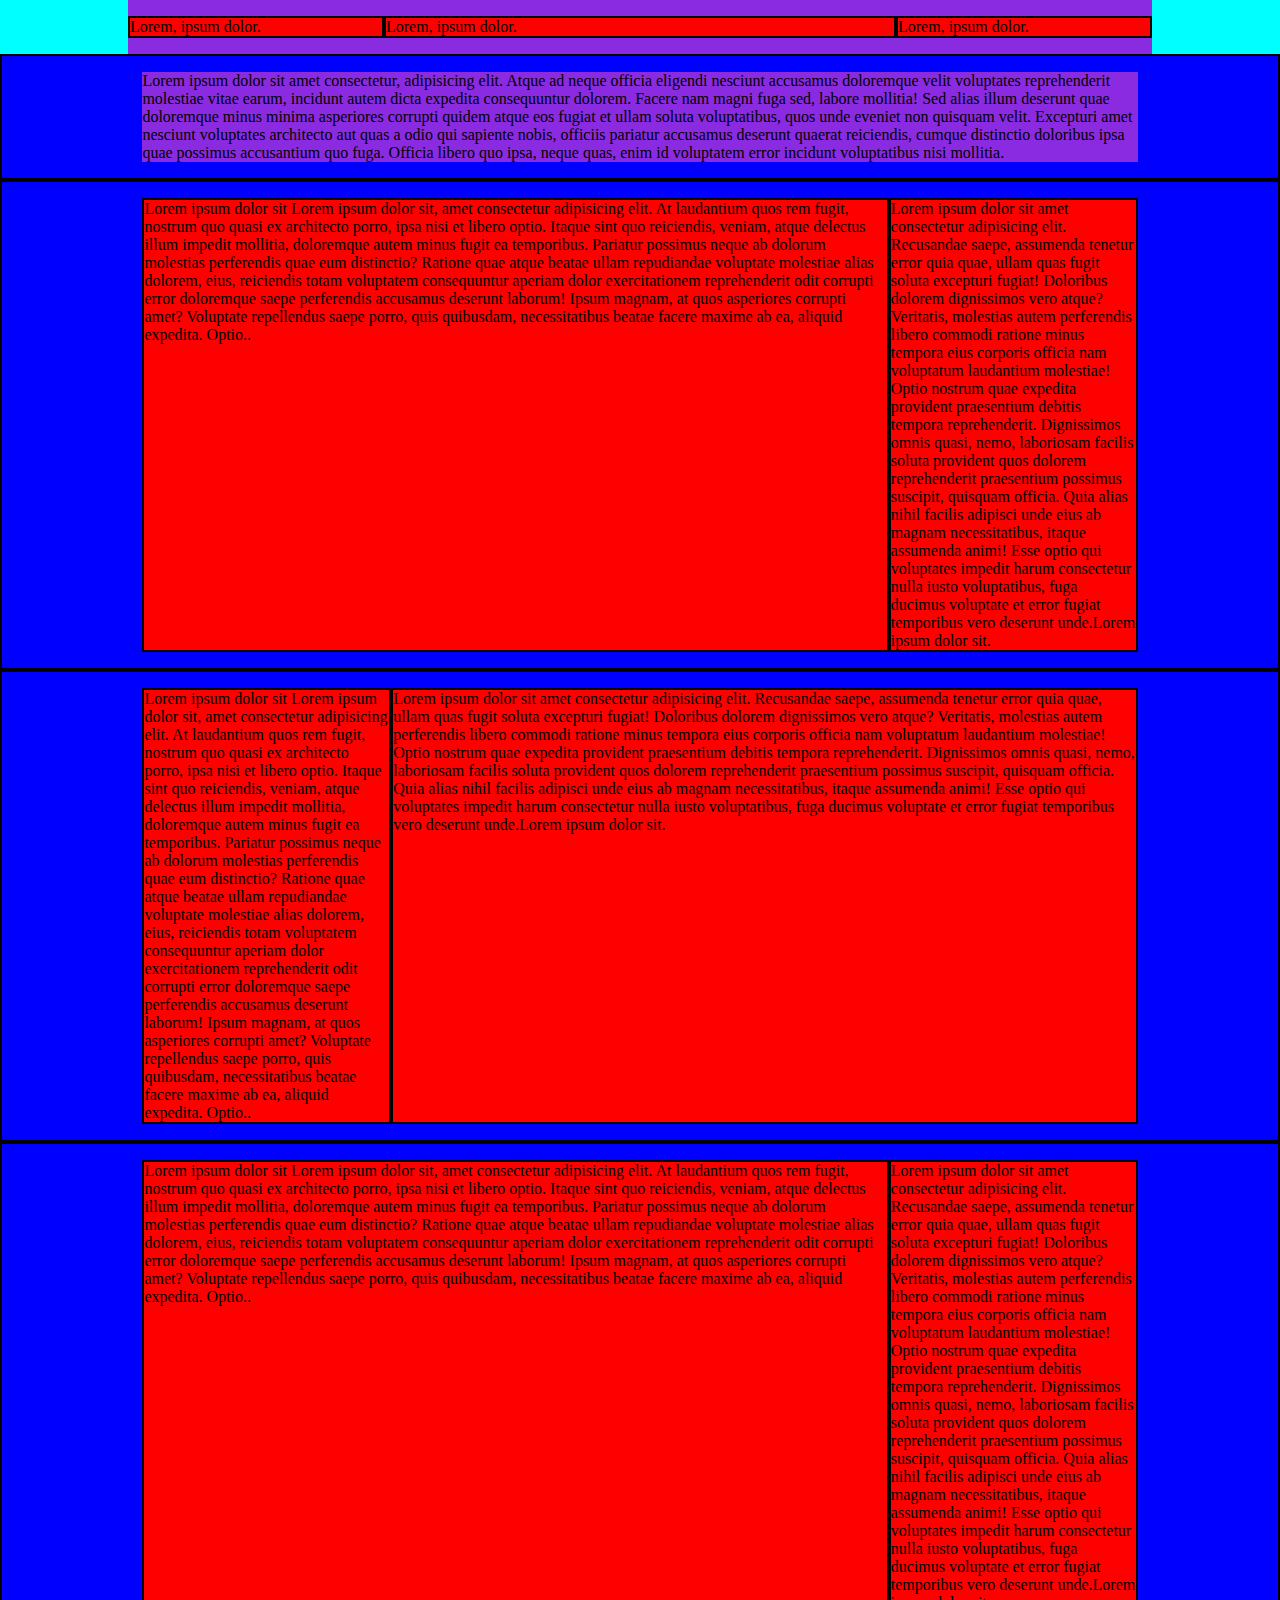
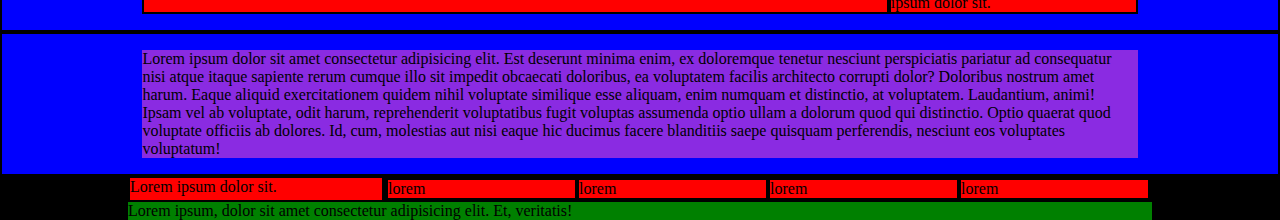
==== bonus/index.html @ ffdca401 "add bonus" ====
<!DOCTYPE html>
<html lang="en">
<head>
    <meta charset="UTF-8">
    <meta http-equiv="X-UA-Compatible" content="IE=edge">
    <meta name="viewport" content="width=device-width, initial-scale=1.0">
    <link rel="stylesheet" href="./assets/style.css">
    <title>Discord-bonus</title>
</head>
<body class="debug">
    <header>
        
        <div class="container">
            
            <div class="row">
                <div class="col-3"> Lorem, ipsum dolor.</div>
                <div class="col-6">Lorem, ipsum dolor.</div>
                <div class="col-3">Lorem, ipsum dolor.</div>
            </div>

            

        </div>
    </header>
    <main>
        <div class="container-fluid">
            <div class="container">
                Lorem ipsum dolor sit amet consectetur, adipisicing elit. Atque ad neque officia eligendi nesciunt accusamus doloremque velit voluptates reprehenderit molestiae vitae earum, incidunt autem dicta expedita consequuntur dolorem. Facere nam magni fuga sed, labore mollitia! Sed alias illum deserunt quae doloremque minus minima asperiores corrupti quidem atque eos fugiat et ullam soluta voluptatibus, quos unde eveniet non quisquam velit. Excepturi amet nesciunt voluptates architecto aut quas a odio qui sapiente nobis, officiis pariatur accusamus deserunt quaerat reiciendis, cumque distinctio doloribus ipsa quae possimus accusantium quo fuga. Officia libero quo ipsa, neque quas, enim id voluptatem error incidunt voluptatibus nisi mollitia.
            </div>
        </div>
        <div class="container-fluid">
            <div class="container book_frog">
                 <div class="row">
                    <div class="col-9">Lorem ipsum dolor sit Lorem ipsum dolor sit, amet consectetur adipisicing elit. At laudantium quos rem fugit, nostrum quo quasi ex architecto porro, ipsa nisi et libero optio. Itaque sint quo reiciendis, veniam, atque delectus illum impedit mollitia, doloremque autem minus fugit ea temporibus. Pariatur possimus neque ab dolorum molestias perferendis quae eum distinctio? Ratione quae atque beatae ullam repudiandae voluptate molestiae alias dolorem, eius, reiciendis totam voluptatem consequuntur aperiam dolor exercitationem reprehenderit odit corrupti error doloremque saepe perferendis accusamus deserunt laborum! Ipsum magnam, at quos asperiores corrupti amet? Voluptate repellendus saepe porro, quis quibusdam, necessitatibus beatae facere maxime ab ea, aliquid expedita. Optio..</div>
                    <div class="col-3">Lorem ipsum dolor sit amet consectetur adipisicing elit. Recusandae saepe, assumenda tenetur error quia quae, ullam quas fugit soluta excepturi fugiat! Doloribus dolorem dignissimos vero atque? Veritatis, molestias autem perferendis libero commodi ratione minus tempora eius corporis officia nam voluptatum laudantium molestiae! Optio nostrum quae expedita provident praesentium debitis tempora reprehenderit. Dignissimos omnis quasi, nemo, laboriosam facilis soluta provident quos dolorem reprehenderit praesentium possimus suscipit, quisquam officia. Quia alias nihil facilis adipisci unde eius ab magnam necessitatibus, itaque assumenda animi! Esse optio qui voluptates impedit harum consectetur nulla iusto voluptatibus, fuga ducimus voluptate et error fugiat temporibus vero deserunt unde.Lorem ipsum dolor sit.</div>
                 </div>
            </div>
        </div>

        <div class="container-fluid">
            <div class="container table_wizard">
                 <div class="row">
                    <div class="col-3">Lorem ipsum dolor sit Lorem ipsum dolor sit, amet consectetur adipisicing elit. At laudantium quos rem fugit, nostrum quo quasi ex architecto porro, ipsa nisi et libero optio. Itaque sint quo reiciendis, veniam, atque delectus illum impedit mollitia, doloremque autem minus fugit ea temporibus. Pariatur possimus neque ab dolorum molestias perferendis quae eum distinctio? Ratione quae atque beatae ullam repudiandae voluptate molestiae alias dolorem, eius, reiciendis totam voluptatem consequuntur aperiam dolor exercitationem reprehenderit odit corrupti error doloremque saepe perferendis accusamus deserunt laborum! Ipsum magnam, at quos asperiores corrupti amet? Voluptate repellendus saepe porro, quis quibusdam, necessitatibus beatae facere maxime ab ea, aliquid expedita. Optio..</div>
                    <div class="col-9">Lorem ipsum dolor sit amet consectetur adipisicing elit. Recusandae saepe, assumenda tenetur error quia quae, ullam quas fugit soluta excepturi fugiat! Doloribus dolorem dignissimos vero atque? Veritatis, molestias autem perferendis libero commodi ratione minus tempora eius corporis officia nam voluptatum laudantium molestiae! Optio nostrum quae expedita provident praesentium debitis tempora reprehenderit. Dignissimos omnis quasi, nemo, laboriosam facilis soluta provident quos dolorem reprehenderit praesentium possimus suscipit, quisquam officia. Quia alias nihil facilis adipisci unde eius ab magnam necessitatibus, itaque assumenda animi! Esse optio qui voluptates impedit harum consectetur nulla iusto voluptatibus, fuga ducimus voluptate et error fugiat temporibus vero deserunt unde.Lorem ipsum dolor sit.</div>
                 </div>
            </div>
        </div>

        <div class="container-fluid">
            <div class="container taqquino">
                 <div class="row">
                    <div class="col-9">Lorem ipsum dolor sit Lorem ipsum dolor sit, amet consectetur adipisicing elit. At laudantium quos rem fugit, nostrum quo quasi ex architecto porro, ipsa nisi et libero optio. Itaque sint quo reiciendis, veniam, atque delectus illum impedit mollitia, doloremque autem minus fugit ea temporibus. Pariatur possimus neque ab dolorum molestias perferendis quae eum distinctio? Ratione quae atque beatae ullam repudiandae voluptate molestiae alias dolorem, eius, reiciendis totam voluptatem consequuntur aperiam dolor exercitationem reprehenderit odit corrupti error doloremque saepe perferendis accusamus deserunt laborum! Ipsum magnam, at quos asperiores corrupti amet? Voluptate repellendus saepe porro, quis quibusdam, necessitatibus beatae facere maxime ab ea, aliquid expedita. Optio..</div>
                    <div class="col-3">Lorem ipsum dolor sit amet consectetur adipisicing elit. Recusandae saepe, assumenda tenetur error quia quae, ullam quas fugit soluta excepturi fugiat! Doloribus dolorem dignissimos vero atque? Veritatis, molestias autem perferendis libero commodi ratione minus tempora eius corporis officia nam voluptatum laudantium molestiae! Optio nostrum quae expedita provident praesentium debitis tempora reprehenderit. Dignissimos omnis quasi, nemo, laboriosam facilis soluta provident quos dolorem reprehenderit praesentium possimus suscipit, quisquam officia. Quia alias nihil facilis adipisci unde eius ab magnam necessitatibus, itaque assumenda animi! Esse optio qui voluptates impedit harum consectetur nulla iusto voluptatibus, fuga ducimus voluptate et error fugiat temporibus vero deserunt unde.Lorem ipsum dolor sit.</div>
                 </div>
            </div>
        </div>



        <div class="container-fluid ">
            <div class="container mobile_devices">
                Lorem ipsum dolor sit amet consectetur adipisicing elit. Est deserunt minima enim, ex doloremque tenetur nesciunt perspiciatis pariatur ad consequatur nisi atque itaque sapiente rerum cumque illo sit impedit obcaecati doloribus, ea voluptatem facilis architecto corrupti dolor? Doloribus nostrum amet harum. Eaque aliquid exercitationem quidem nihil voluptate similique esse aliquam, enim numquam et distinctio, at voluptatem. Laudantium, animi! Ipsam vel ab voluptate, odit harum, reprehenderit voluptatibus fugit voluptas assumenda optio ullam a dolorum quod qui distinctio. Optio quaerat quod voluptate officiis ab dolores. Id, cum, molestias aut nisi eaque hic ducimus facere blanditiis saepe quisquam perferendis, nesciunt eos voluptates voluptatum!
            </div>

        </div>
    </main>
    <footer>
        <div class="container">
            <div class="row">
                <div class="col-3">
                    Lorem ipsum dolor sit.
                </div>
                <div class="col-9">
                    <div class="row">
                        <div class="col-3">lorem</div>
                        <div class="col-3">lorem</div>
                        <div class="col-3">lorem</div>
                        <div class="col-3">lorem</div>
                        
                    </div>
                </div>
            </div>
        </div>

        <div class="container flex">
           
                <p>Lorem ipsum, dolor sit amet consectetur adipisicing elit. Et, veritatis!</p>
            
        </div>
    </footer>
</body>
</html>
---- bonus/assets/style.css ----
*{
    margin: 0;
    padding: 0;
    box-sizing: border-box;
}

/* #region Utilities */

.container{
    width: 80%;
    max-width:1200px;
    margin: auto;
}

.container-fluid{
    width: 100%;
}

.row{
    display: flex;
}

.col-1{
    width: calc((100% / 12) * 1);
}

.col-3{
    width: calc((100% / 12) * 3);
}

.col-4{
    width: calc((100% / 12) * 4);
}

.col-6{
    width: calc((100% / 12) * 6);
}

.col-9{
    width: calc((100% / 12) * 9);
}
/* #endregion utilities */

/* #region debug */

.debug header{
    background-color: aqua;
}

.debug [class^="col-"]{
    background-color: red;
    border: 2px solid;
}

.debug .container-fluid{
    background-color: blue;
    border: 2px solid;
}

.debug .container{
    background-color: blueviolet;

}

.debug p{
    background-color: green;
}

/* #endregion debug */

header > .container{
    padding: 1rem 0;
    
}

main > .container-fluid{
    padding: 1rem;
}

footer{
    background-color: black;
}
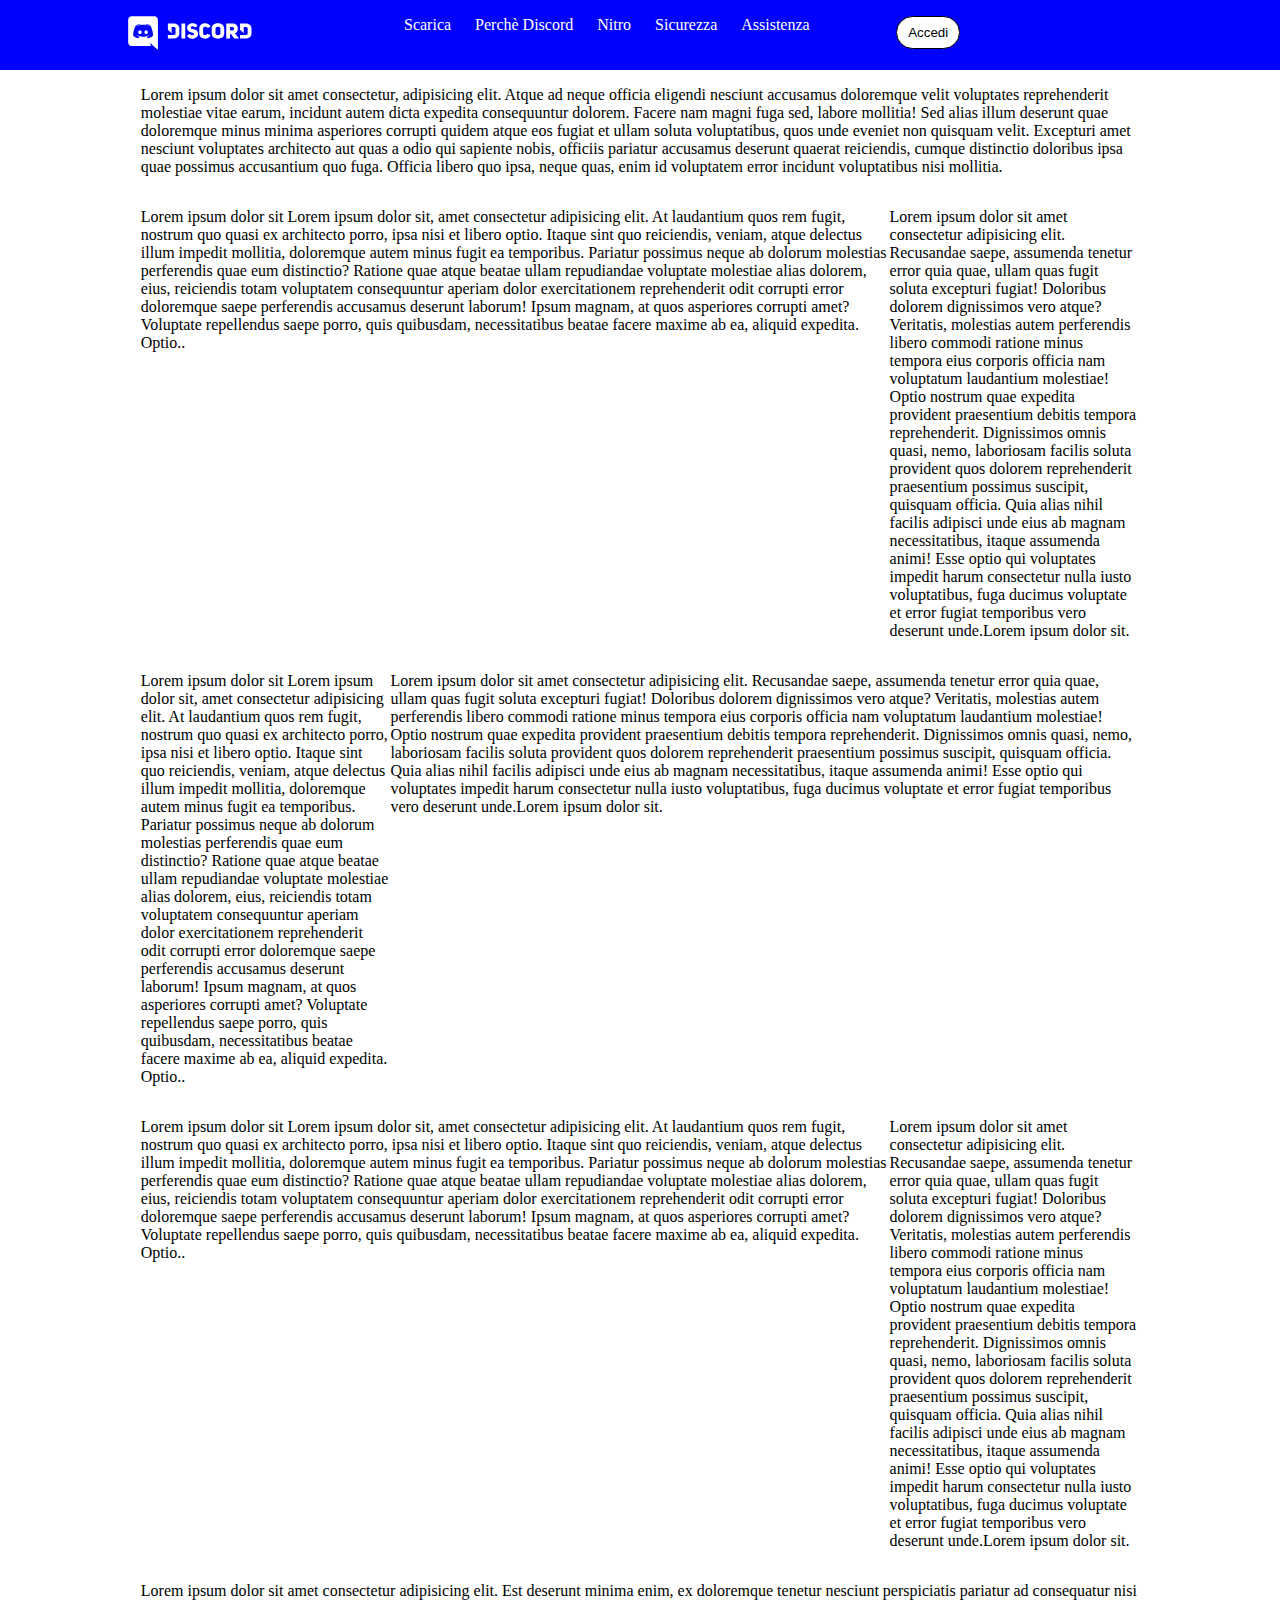
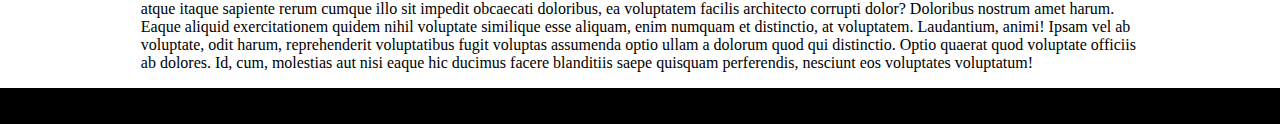
==== commit d18b864a: "add header + img" ====
--- a/bonus/index.html
+++ b/bonus/index.html
@@ -7,15 +7,28 @@
     <link rel="stylesheet" href="./assets/style.css">
     <title>Discord-bonus</title>
 </head>
-<body class="debug">
+<body>
     <header>
         
         <div class="container">
             
             <div class="row">
-                <div class="col-3"> Lorem, ipsum dolor.</div>
-                <div class="col-6">Lorem, ipsum dolor.</div>
-                <div class="col-3">Lorem, ipsum dolor.</div>
+                <div class="col-3"><svg width="124" height="34" viewBox="0 0 124 34" xmlns="http://www.w3.org/2000/svg"><g fill="#fff"><path d="M18.1558 14.297C17.1868 14.297 16.4218 15.13 16.4218 16.167C16.4218 17.204 17.2038 18.037 18.1558 18.037C19.1248 18.037 19.8898 17.204 19.8898 16.167C19.8898 15.13 19.1078 14.297 18.1558 14.297ZM11.9508 14.297C10.9818 14.297 10.2168 15.13 10.2168 16.167C10.2168 17.204 10.9988 18.037 11.9508 18.037C12.9198 18.037 13.6848 17.204 13.6848 16.167C13.7018 15.13 12.9198 14.297 11.9508 14.297Z"></path><path d="M26.4178 0.152954H3.63783C1.71683 0.152954 0.152832 1.71695 0.152832 3.63795V26.418C0.152832 28.339 1.71683 29.903 3.63783 29.903H22.9158L22.0148 26.792L24.1908 28.798L26.2478 30.685L29.9198 33.864V3.63795C29.9028 1.71695 28.3388 0.152954 26.4178 0.152954ZM19.8558 22.168C19.8558 22.168 19.2438 21.437 18.7338 20.808C20.9608 20.179 21.8108 18.802 21.8108 18.802C21.1138 19.261 20.4508 19.584 19.8558 19.805C19.0058 20.162 18.1898 20.383 17.3908 20.536C15.7588 20.842 14.2628 20.757 12.9878 20.519C12.0188 20.332 11.1858 20.077 10.4888 19.788C10.0978 19.635 9.67283 19.448 9.24783 19.21C9.19683 19.176 9.14583 19.159 9.09483 19.125C9.06083 19.108 9.04383 19.091 9.02683 19.091C8.72083 18.921 8.55083 18.802 8.55083 18.802C8.55083 18.802 9.36683 20.145 11.5258 20.791C11.0158 21.437 10.3868 22.185 10.3868 22.185C6.62983 22.066 5.20183 19.618 5.20183 19.618C5.20183 14.195 7.64983 9.79195 7.64983 9.79195C10.0978 7.97295 12.4098 8.02395 12.4098 8.02395L12.5798 8.22795C9.51983 9.09495 8.12583 10.438 8.12583 10.438C8.12583 10.438 8.49983 10.234 9.12883 9.96195C10.9478 9.16295 12.3928 8.95895 12.9878 8.89095C13.0898 8.87395 13.1748 8.85695 13.2768 8.85695C14.3138 8.72095 15.4868 8.68695 16.7108 8.82295C18.3258 9.00995 20.0598 9.48595 21.8278 10.438C21.8278 10.438 20.4848 9.16295 17.5948 8.29595L17.8328 8.02395C17.8328 8.02395 20.1618 7.97295 22.5928 9.79195C22.5928 9.79195 25.0408 14.195 25.0408 19.618C25.0408 19.601 23.6128 22.049 19.8558 22.168ZM45.5258 7.42895H39.8818V13.77L43.6388 17.153V10.999H45.6448C46.9198 10.999 47.5488 11.611 47.5488 12.597V17.306C47.5488 18.292 46.9538 18.955 45.6448 18.955H39.8648V22.542H45.5088C48.5348 22.559 51.3738 21.046 51.3738 17.578V12.512C51.3908 8.97595 48.5518 7.42895 45.5258 7.42895ZM75.1058 17.578V12.376C75.1058 10.506 78.4718 10.081 79.4918 11.951L82.6028 10.693C81.3788 8.00695 79.1518 7.22495 77.2988 7.22495C74.2728 7.22495 71.2808 8.97595 71.2808 12.376V17.578C71.2808 21.012 74.2728 22.729 77.2308 22.729C79.1348 22.729 81.4128 21.794 82.6708 19.346L79.3388 17.816C78.5228 19.907 75.1058 19.397 75.1058 17.578ZM64.8208 13.09C63.6478 12.835 62.8658 12.41 62.8148 11.679C62.8828 9.92795 65.5858 9.85995 67.1668 11.543L69.6658 9.62195C68.1018 7.71795 66.3338 7.20795 64.5148 7.20795C61.7438 7.20795 59.0578 8.77195 59.0578 11.73C59.0578 14.603 61.2678 16.15 63.6988 16.524C64.9398 16.694 66.3168 17.187 66.2828 18.037C66.1808 19.652 62.8488 19.567 61.3358 17.731L58.9218 19.992C60.3328 21.811 62.2538 22.729 64.0558 22.729C66.8268 22.729 69.9038 21.131 70.0228 18.207C70.1928 14.518 67.5068 13.583 64.8208 13.09ZM53.4308 22.525H57.2388V7.42895H53.4308V22.525ZM117.64 7.42895H111.996V13.77L115.753 17.153V10.999H117.759C119.034 10.999 119.663 11.611 119.663 12.597V17.306C119.663 18.292 119.068 18.955 117.759 18.955H111.979V22.542H117.64C120.666 22.559 123.505 21.046 123.505 17.578V12.512C123.505 8.97595 120.666 7.42895 117.64 7.42895ZM89.9468 7.22495C86.8188 7.22495 83.7078 8.92495 83.7078 12.41V17.561C83.7078 21.012 86.8358 22.746 89.9808 22.746C93.1088 22.746 96.2198 21.012 96.2198 17.561V12.41C96.2198 8.94195 93.0748 7.22495 89.9468 7.22495ZM92.3948 17.561C92.3948 18.649 91.1708 19.21 89.9638 19.21C88.7398 19.21 87.5158 18.683 87.5158 17.561V12.41C87.5158 11.305 88.7058 10.71 89.8958 10.71C91.1368 10.71 92.3948 11.237 92.3948 12.41V17.561ZM109.888 12.41C109.803 8.87395 107.389 7.44595 104.278 7.44595H98.2428V22.542H102.102V17.748H102.782L106.284 22.542H111.044L106.93 17.357C108.749 16.779 109.888 15.198 109.888 12.41ZM104.346 14.45H102.102V10.999H104.346C106.743 10.999 106.743 14.45 104.346 14.45Z"></path></g></svg></div>
+                <div class="col-6">
+                    <nav>
+                        <a href="#">Scarica</a>
+                        <a href="#">Perchè Discord</a>
+                        <a href="#">Nitro</a>
+                        <a href="#">Sicurezza</a>
+                        <a href="#">Assistenza</a>
+                        
+                    </nav>
+                </div>
+                <div class="col-3">
+                    <button>
+                        Accedi
+                    </button>
+                </div>
             </div>
 
             
@@ -23,7 +36,7 @@
         </div>
     </header>
     <main>
-        <div class="container-fluid">
+        <div class="container-fluid jumbo">
             <div class="container">
                 Lorem ipsum dolor sit amet consectetur, adipisicing elit. Atque ad neque officia eligendi nesciunt accusamus doloremque velit voluptates reprehenderit molestiae vitae earum, incidunt autem dicta expedita consequuntur dolorem. Facere nam magni fuga sed, labore mollitia! Sed alias illum deserunt quae doloremque minus minima asperiores corrupti quidem atque eos fugiat et ullam soluta voluptatibus, quos unde eveniet non quisquam velit. Excepturi amet nesciunt voluptates architecto aut quas a odio qui sapiente nobis, officiis pariatur accusamus deserunt quaerat reiciendis, cumque distinctio doloribus ipsa quae possimus accusantium quo fuga. Officia libero quo ipsa, neque quas, enim id voluptatem error incidunt voluptatibus nisi mollitia.
             </div>
--- a/bonus/assets/style.css
+++ b/bonus/assets/style.css
@@ -3,6 +3,7 @@
     padding: 0;
     box-sizing: border-box;
 }
+
 
 /* #region Utilities */
 
@@ -68,15 +69,43 @@
 
 /* #endregion debug */
 
+
+/* #region header */
+
+header{
+    
+    background-color: blue;
+}
 header > .container{
     padding: 1rem 0;
     
 }
 
+header .row{
+    justify-content: space-between;
+}
+header a{
+    text-decoration: none;
+    color: white;
+    margin-left: 20px;
+    
+}
+
+header button{
+    background-color: white;
+    padding: 0.5rem  0.7rem;
+    border: 1px solid;
+    border-radius: 30px;
+}
+
+
+/* #endregion header */
 main > .container-fluid{
     padding: 1rem;
 }
 
+
+
 footer{
     background-color: black;
 }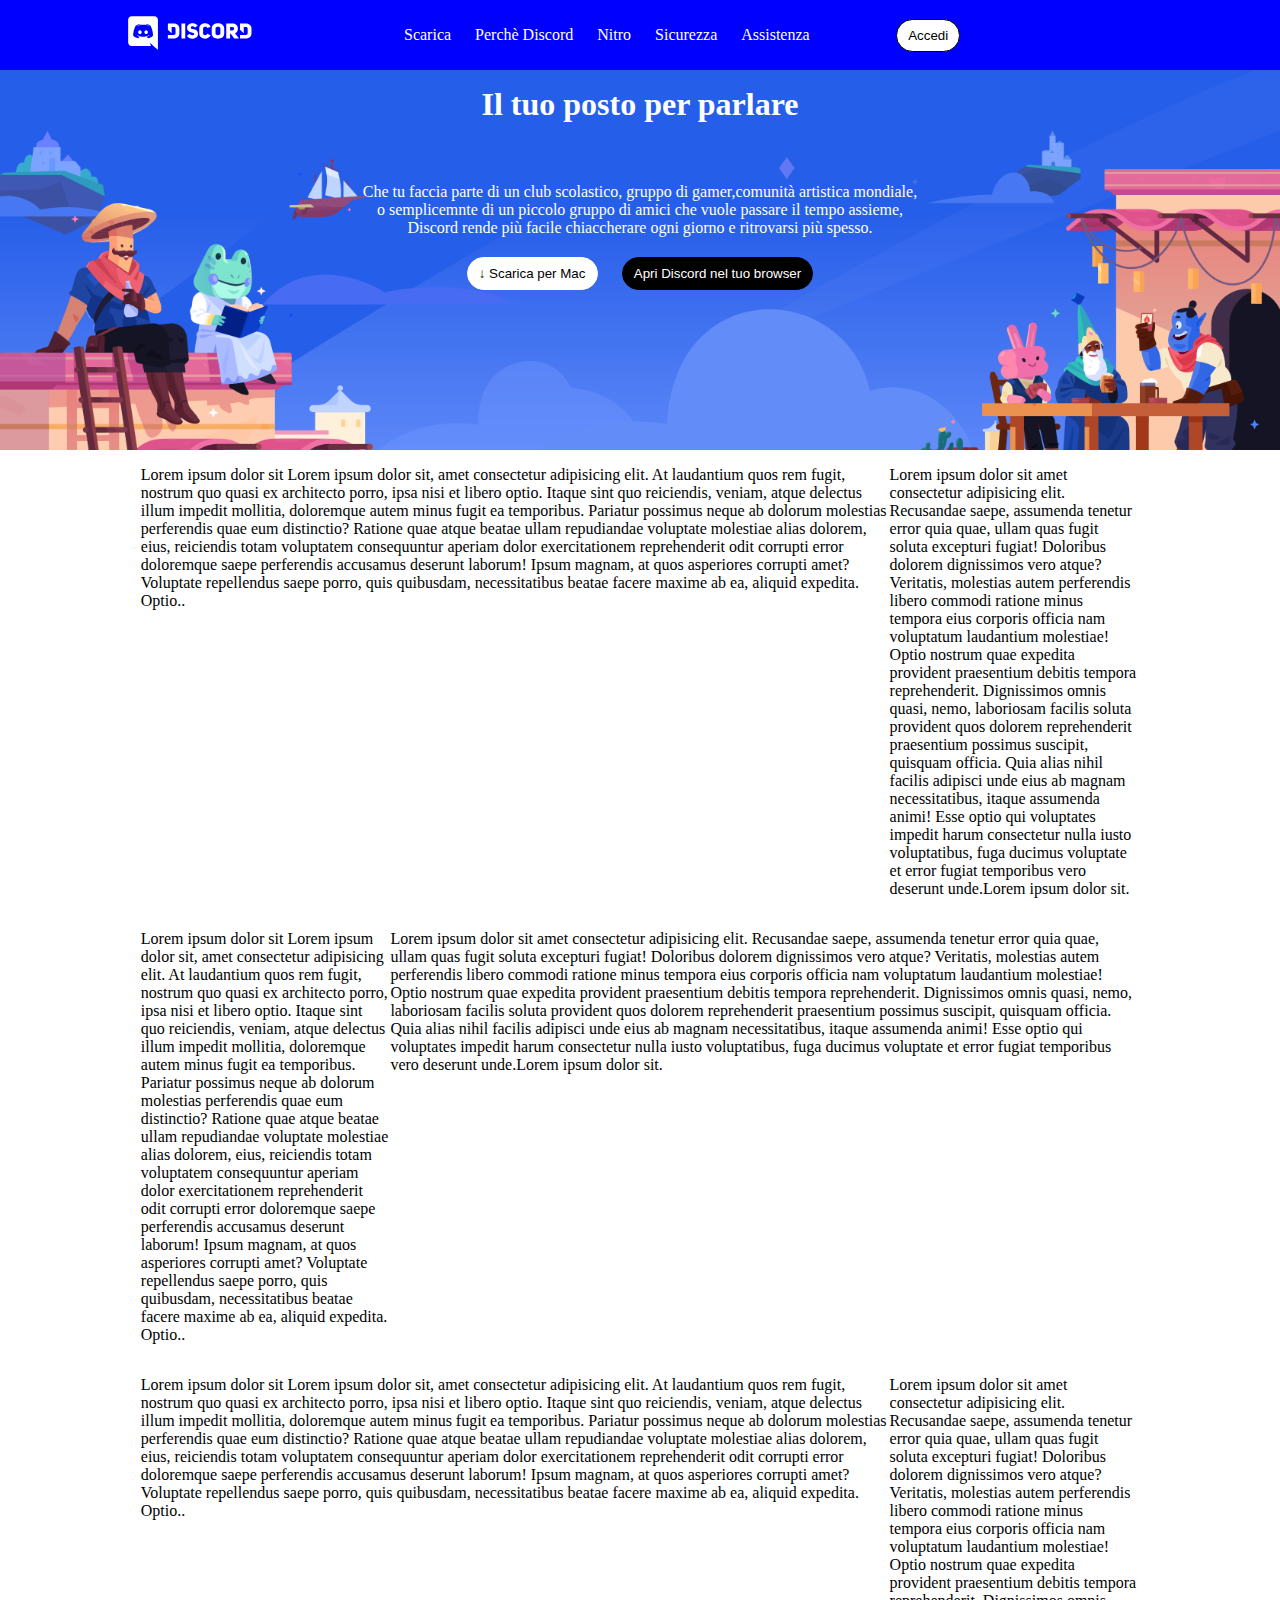
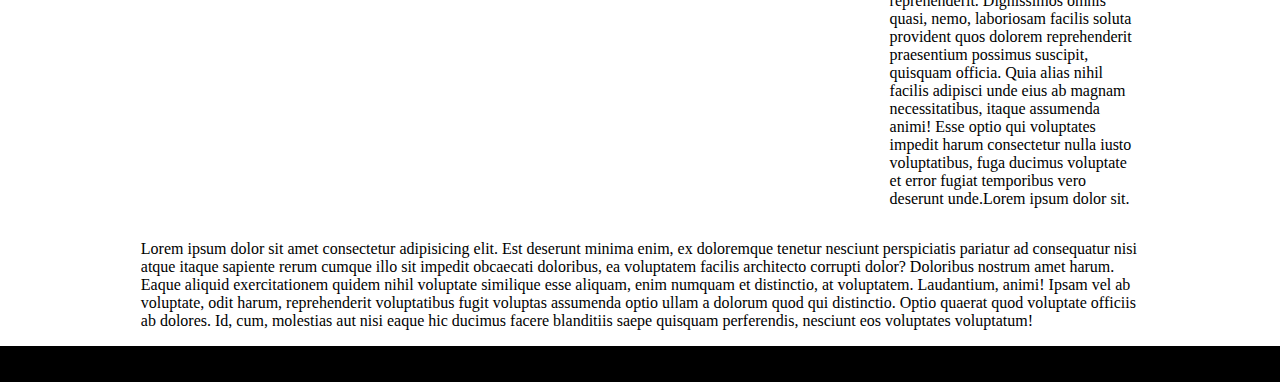
==== commit 14f13566: "add jumbo" ====
--- a/bonus/index.html
+++ b/bonus/index.html
@@ -38,7 +38,10 @@
     <main>
         <div class="container-fluid jumbo">
             <div class="container">
-                Lorem ipsum dolor sit amet consectetur, adipisicing elit. Atque ad neque officia eligendi nesciunt accusamus doloremque velit voluptates reprehenderit molestiae vitae earum, incidunt autem dicta expedita consequuntur dolorem. Facere nam magni fuga sed, labore mollitia! Sed alias illum deserunt quae doloremque minus minima asperiores corrupti quidem atque eos fugiat et ullam soluta voluptatibus, quos unde eveniet non quisquam velit. Excepturi amet nesciunt voluptates architecto aut quas a odio qui sapiente nobis, officiis pariatur accusamus deserunt quaerat reiciendis, cumque distinctio doloribus ipsa quae possimus accusantium quo fuga. Officia libero quo ipsa, neque quas, enim id voluptatem error incidunt voluptatibus nisi mollitia.
+                <h1>Il tuo posto per parlare</h1>
+                <p>Che tu faccia parte di un club scolastico, gruppo di gamer,comunità artistica mondiale,<br> o semplicemnte di un piccolo gruppo di amici che vuole passare il tempo assieme,<br> Discord rende più facile chiaccherare ogni giorno e ritrovarsi più spesso.</p>
+                <button id="mac_button">&#8595; Scarica per Mac</button>
+                <button id="browser_button">Apri Discord nel tuo browser</button>
             </div>
         </div>
         <div class="container-fluid">
--- a/bonus/assets/style.css
+++ b/bonus/assets/style.css
@@ -72,18 +72,19 @@
 
 /* #region header */
 
+
 header{
     
-    background-color: blue;
+   background-color: blue;
 }
 header > .container{
     padding: 1rem 0;
     
 }
+header .col-3, header .col-6{
+    align-self: center;
+}
 
-header .row{
-    justify-content: space-between;
-}
 header a{
     text-decoration: none;
     color: white;
@@ -98,14 +99,50 @@
     border-radius: 30px;
 }
 
+header a:hover{
+    font-weight: bolder;
+}
 
 /* #endregion header */
+
+/* #region main */
 main > .container-fluid{
     padding: 1rem;
 }
 
+.jumbo{
+    text-align: center;
+    color: white;
+    background-image: url(./img/jumbo.png);
+    background-size: cover;
+    height: 380px;
+}
 
+.jumbo  p{
+    margin-top: 40px;
+    padding: 20px;
+}
+   
+#mac_button{
+    background-color: white;
+    padding: 0.5rem  0.7rem;
+    border: 1px solid white;
+    border-radius: 30px;
+    margin-right: 10px;
+}
+
+#browser_button{
+    background-color: black;
+    color: white;
+    padding: 0.5rem  0.7rem;
+    border: 1px solid black;
+    border-radius: 30px;
+    margin-left: 10px;
+}
+
+
+/* #endregion main */
 
 footer{
     background-color: black;
-}+}
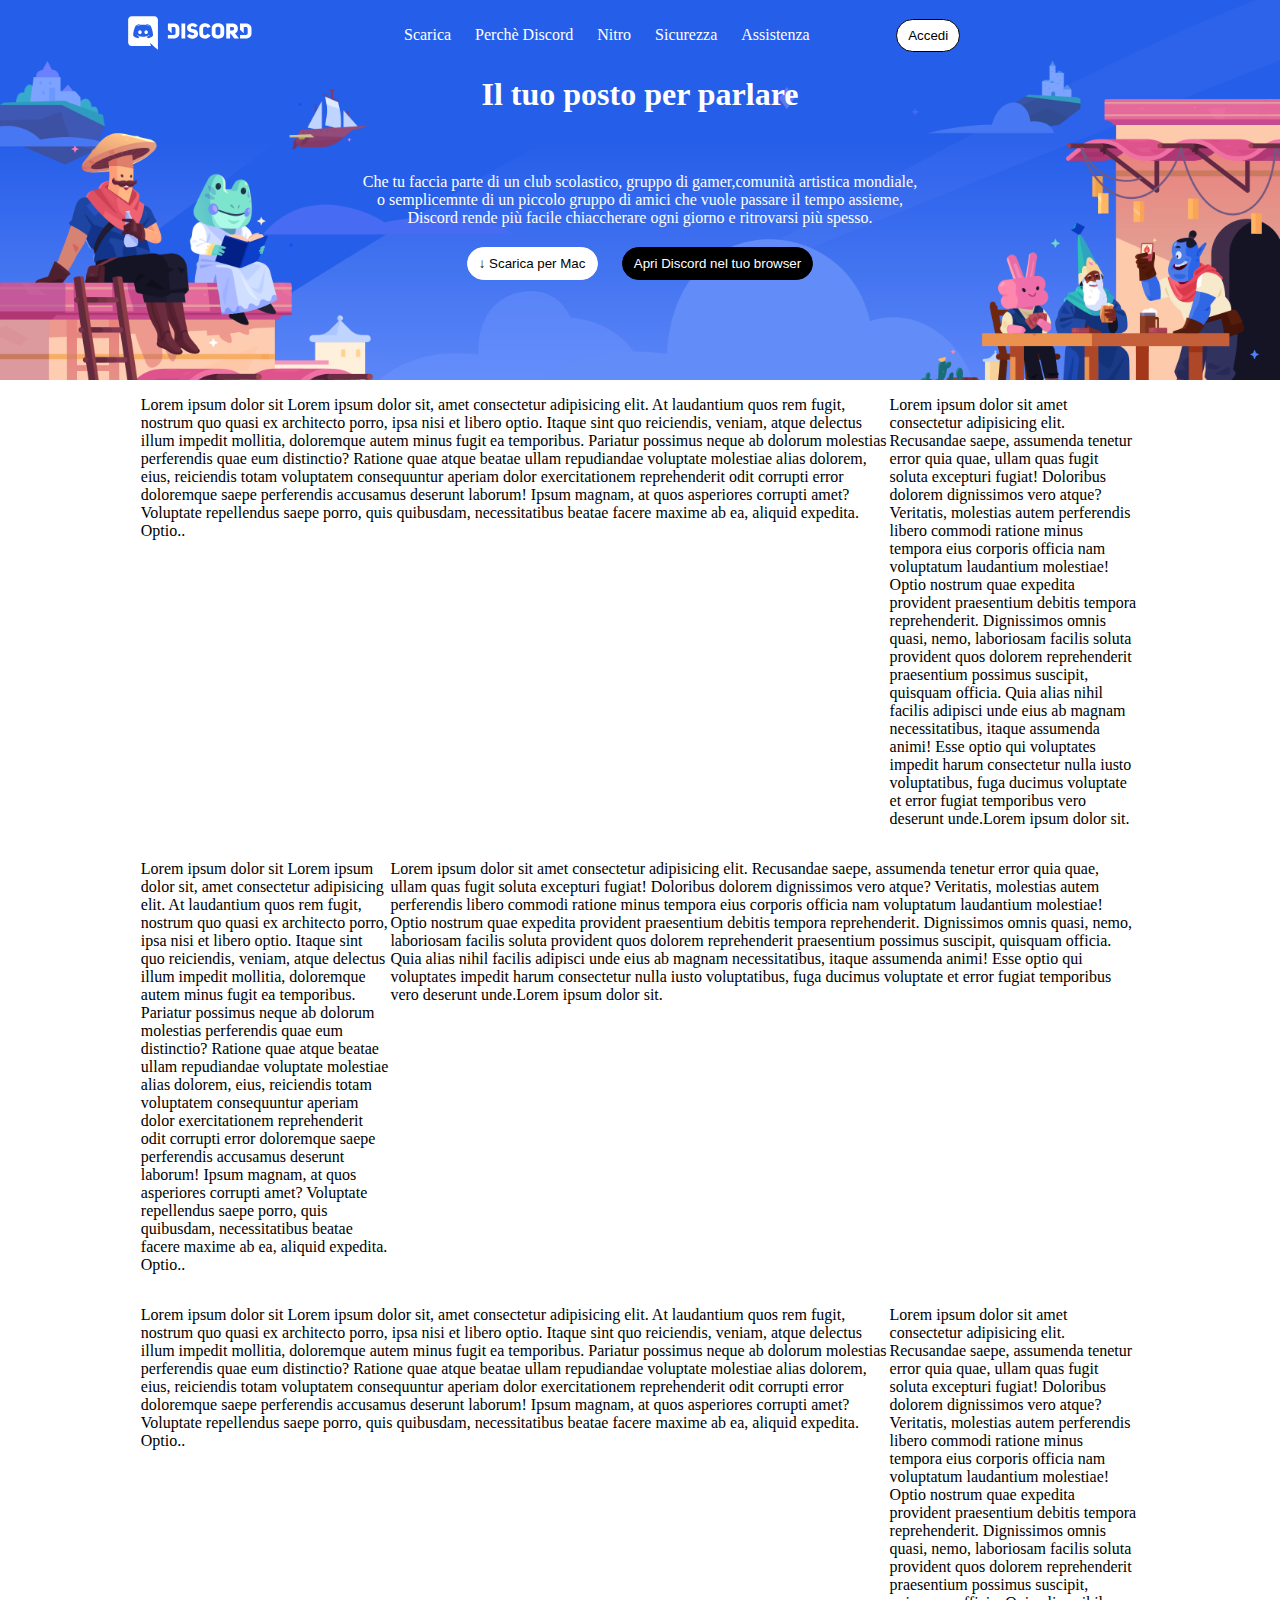
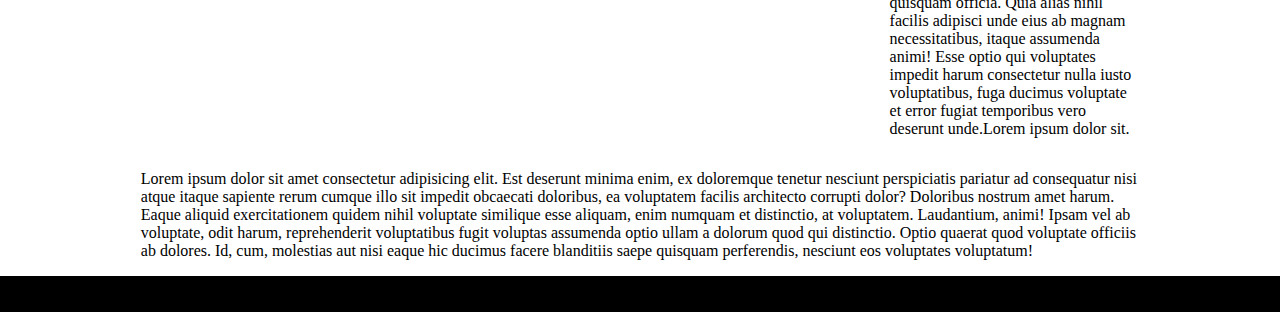
==== commit ccd1dae9: "upgrade header" ====
--- a/bonus/index.html
+++ b/bonus/index.html
@@ -37,7 +37,7 @@
     </header>
     <main>
         <div class="container-fluid jumbo">
-            <div class="container">
+            <div class="container jumbo_text">
                 <h1>Il tuo posto per parlare</h1>
                 <p>Che tu faccia parte di un club scolastico, gruppo di gamer,comunità artistica mondiale,<br> o semplicemnte di un piccolo gruppo di amici che vuole passare il tempo assieme,<br> Discord rende più facile chiaccherare ogni giorno e ritrovarsi più spesso.</p>
                 <button id="mac_button">&#8595; Scarica per Mac</button>
--- a/bonus/assets/style.css
+++ b/bonus/assets/style.css
@@ -74,8 +74,9 @@
 
 
 header{
-    
-   background-color: blue;
+    position: absolute;
+    top: 0;
+   width: 100%;
 }
 header > .container{
     padding: 1rem 0;
@@ -122,7 +123,10 @@
     margin-top: 40px;
     padding: 20px;
 }
-   
+
+.jumbo_text{
+    margin-top: 60px;
+}
 #mac_button{
     background-color: white;
     padding: 0.5rem  0.7rem;
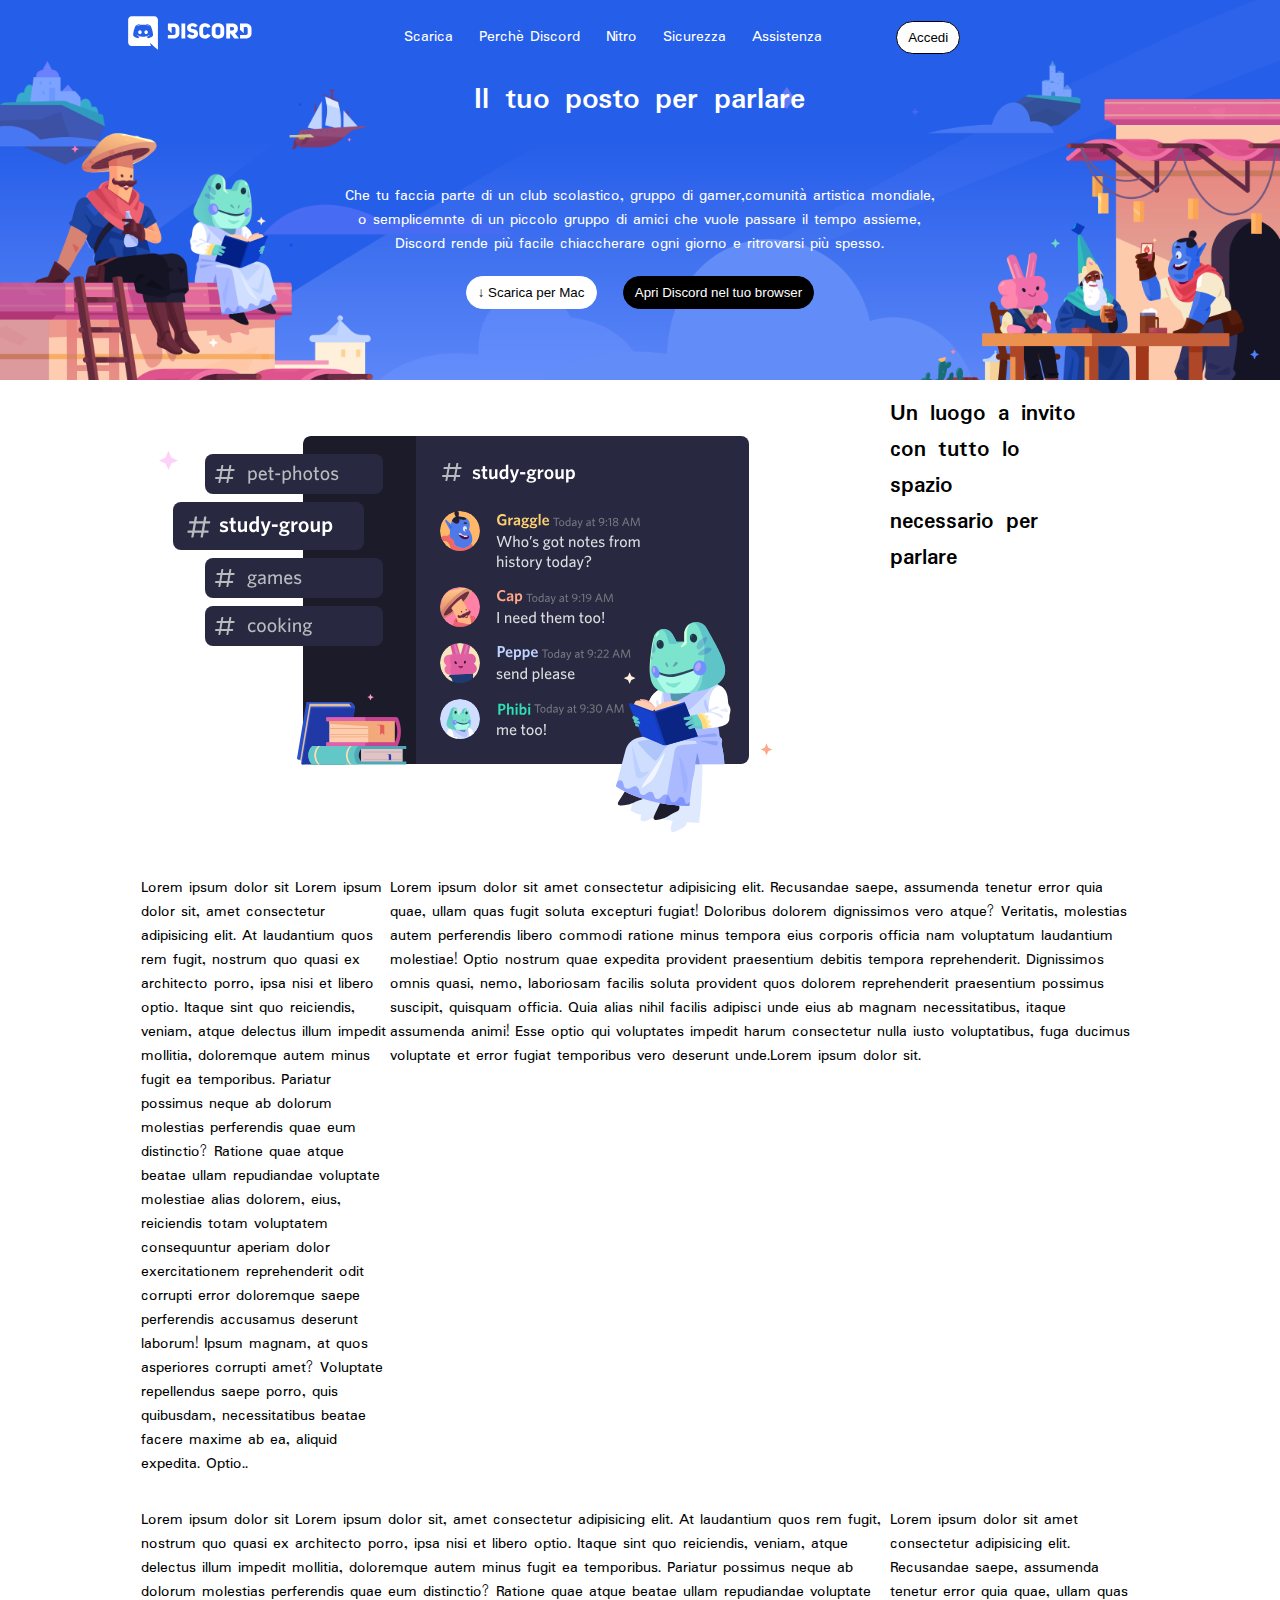
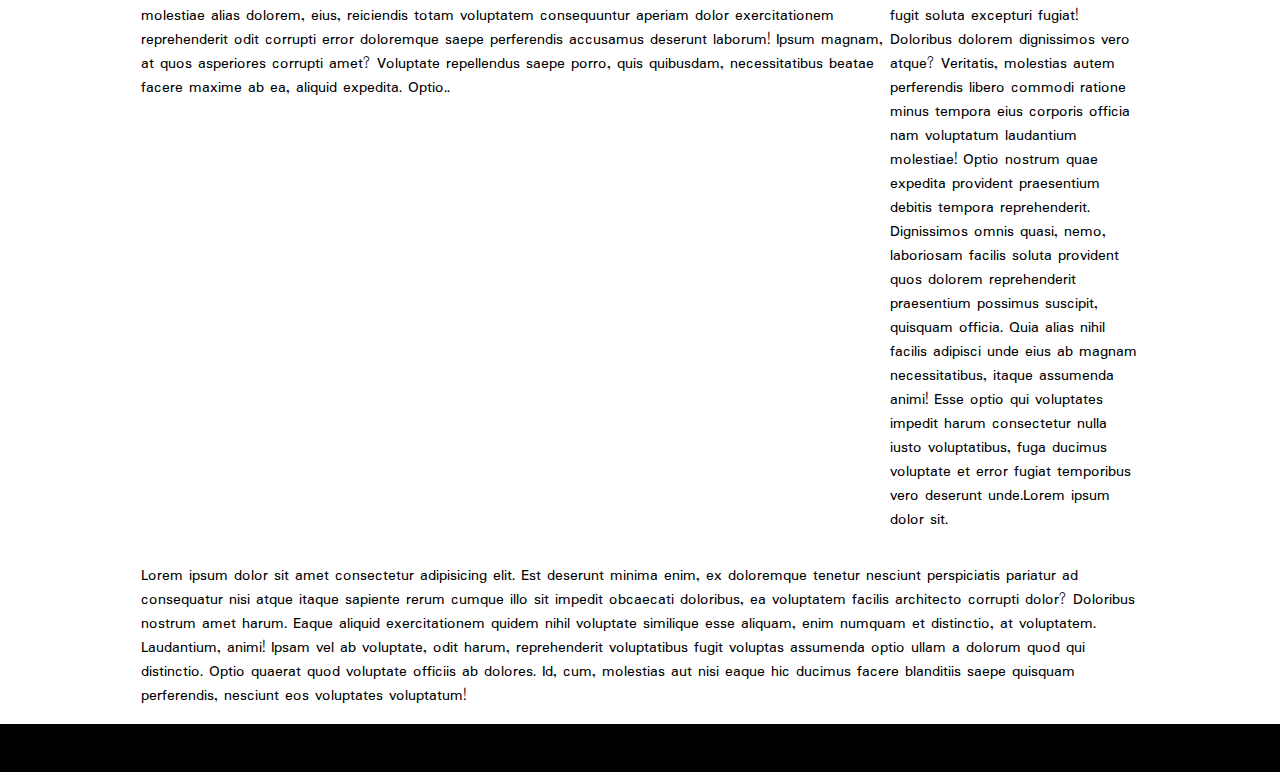
==== commit 42b51b3c: "add font" ====
--- a/bonus/index.html
+++ b/bonus/index.html
@@ -4,6 +4,9 @@
     <meta charset="UTF-8">
     <meta http-equiv="X-UA-Compatible" content="IE=edge">
     <meta name="viewport" content="width=device-width, initial-scale=1.0">
+    <link rel="preconnect" href="https://fonts.googleapis.com"> 
+    <link rel="preconnect" href="https://fonts.gstatic.com" crossorigin> 
+    <link href="https://fonts.googleapis.com/css2?family=Padauk:wght@700&display=swap" rel="stylesheet">
     <link rel="stylesheet" href="./assets/style.css">
     <title>Discord-bonus</title>
 </head>
@@ -47,8 +50,12 @@
         <div class="container-fluid">
             <div class="container book_frog">
                  <div class="row">
-                    <div class="col-9">Lorem ipsum dolor sit Lorem ipsum dolor sit, amet consectetur adipisicing elit. At laudantium quos rem fugit, nostrum quo quasi ex architecto porro, ipsa nisi et libero optio. Itaque sint quo reiciendis, veniam, atque delectus illum impedit mollitia, doloremque autem minus fugit ea temporibus. Pariatur possimus neque ab dolorum molestias perferendis quae eum distinctio? Ratione quae atque beatae ullam repudiandae voluptate molestiae alias dolorem, eius, reiciendis totam voluptatem consequuntur aperiam dolor exercitationem reprehenderit odit corrupti error doloremque saepe perferendis accusamus deserunt laborum! Ipsum magnam, at quos asperiores corrupti amet? Voluptate repellendus saepe porro, quis quibusdam, necessitatibus beatae facere maxime ab ea, aliquid expedita. Optio..</div>
-                    <div class="col-3">Lorem ipsum dolor sit amet consectetur adipisicing elit. Recusandae saepe, assumenda tenetur error quia quae, ullam quas fugit soluta excepturi fugiat! Doloribus dolorem dignissimos vero atque? Veritatis, molestias autem perferendis libero commodi ratione minus tempora eius corporis officia nam voluptatum laudantium molestiae! Optio nostrum quae expedita provident praesentium debitis tempora reprehenderit. Dignissimos omnis quasi, nemo, laboriosam facilis soluta provident quos dolorem reprehenderit praesentium possimus suscipit, quisquam officia. Quia alias nihil facilis adipisci unde eius ab magnam necessitatibus, itaque assumenda animi! Esse optio qui voluptates impedit harum consectetur nulla iusto voluptatibus, fuga ducimus voluptate et error fugiat temporibus vero deserunt unde.Lorem ipsum dolor sit.</div>
+                    <div class="col-9"><img src="./assets/img/item1.svg" alt=""></div>
+                    <div class="col-3"><h2>Un luogo a invito <br>
+                        con tutto lo <br>
+                        spazio <br>
+                        necessario per <br>
+                        parlare</h2></div>
                  </div>
             </div>
         </div>
--- a/bonus/assets/style.css
+++ b/bonus/assets/style.css
@@ -3,7 +3,9 @@
     padding: 0;
     box-sizing: border-box;
 }
-
+ body{
+    font-family: 'Padauk', sans-serif;
+ }
 
 /* #region Utilities */
 
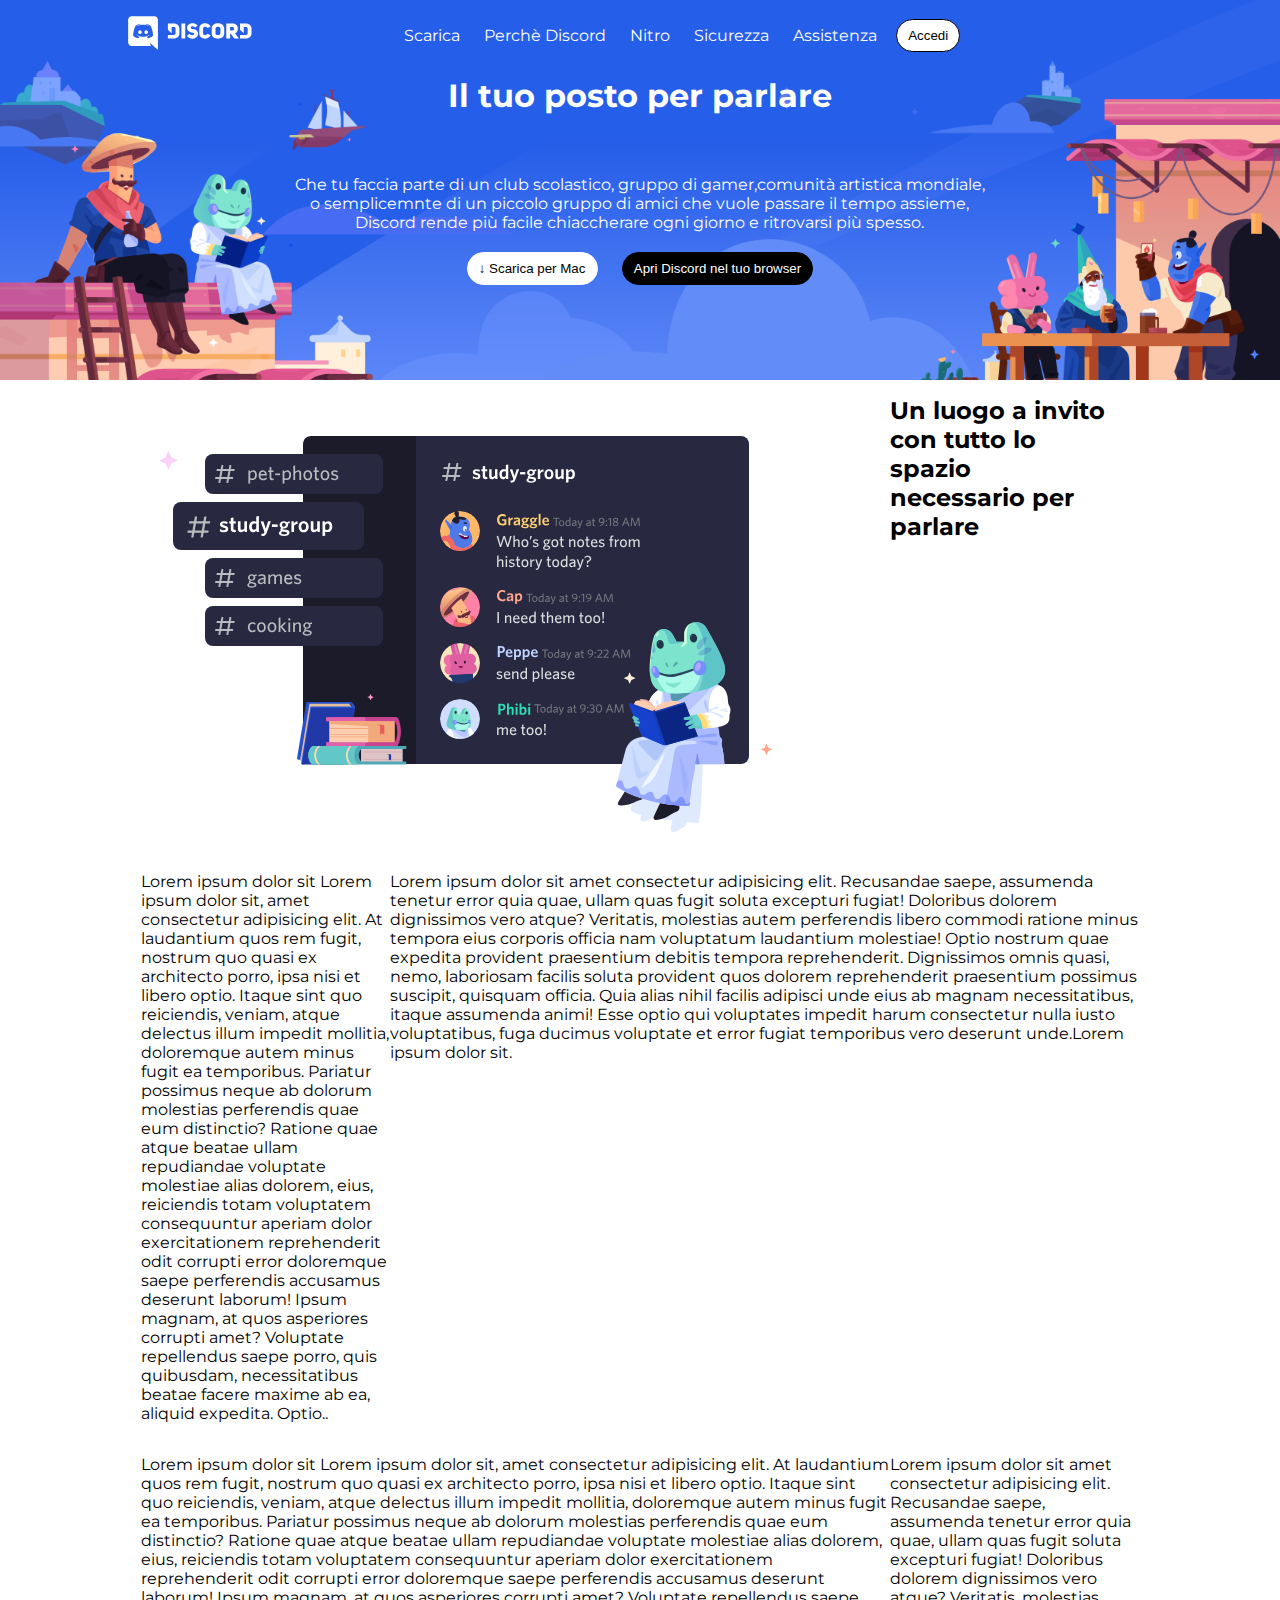
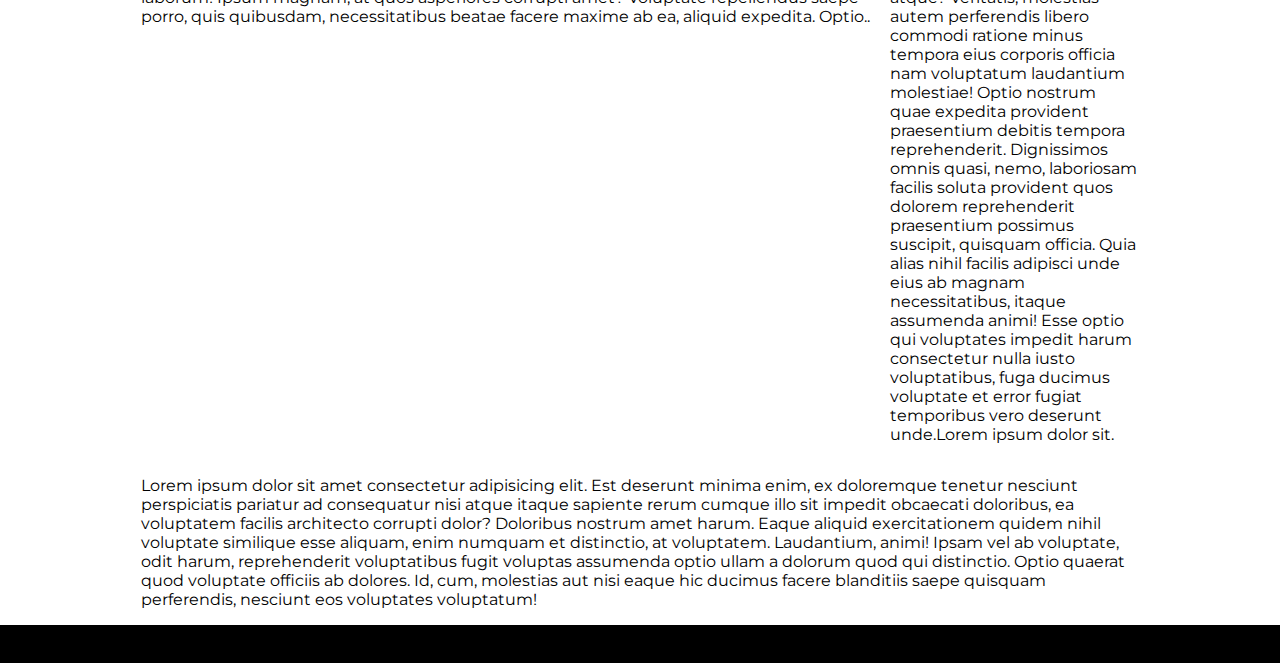
==== commit 9be9264d: "add font" ====
--- a/bonus/index.html
+++ b/bonus/index.html
@@ -5,8 +5,9 @@
     <meta http-equiv="X-UA-Compatible" content="IE=edge">
     <meta name="viewport" content="width=device-width, initial-scale=1.0">
     <link rel="preconnect" href="https://fonts.googleapis.com"> 
+    <link rel="preconnect" href="https://fonts.googleapis.com"> 
     <link rel="preconnect" href="https://fonts.gstatic.com" crossorigin> 
-    <link href="https://fonts.googleapis.com/css2?family=Padauk:wght@700&display=swap" rel="stylesheet">
+    <link href="https://fonts.googleapis.com/css2?family=Montserrat:wght@500&family=Padauk:wght@700&display=swap" rel="stylesheet">
     <link rel="stylesheet" href="./assets/style.css">
     <title>Discord-bonus</title>
 </head>
--- a/bonus/assets/style.css
+++ b/bonus/assets/style.css
@@ -4,7 +4,8 @@
     box-sizing: border-box;
 }
  body{
-    font-family: 'Padauk', sans-serif;
+    font-family: 'Montserrat', sans-serif;
+
  }
 
 /* #region Utilities */
